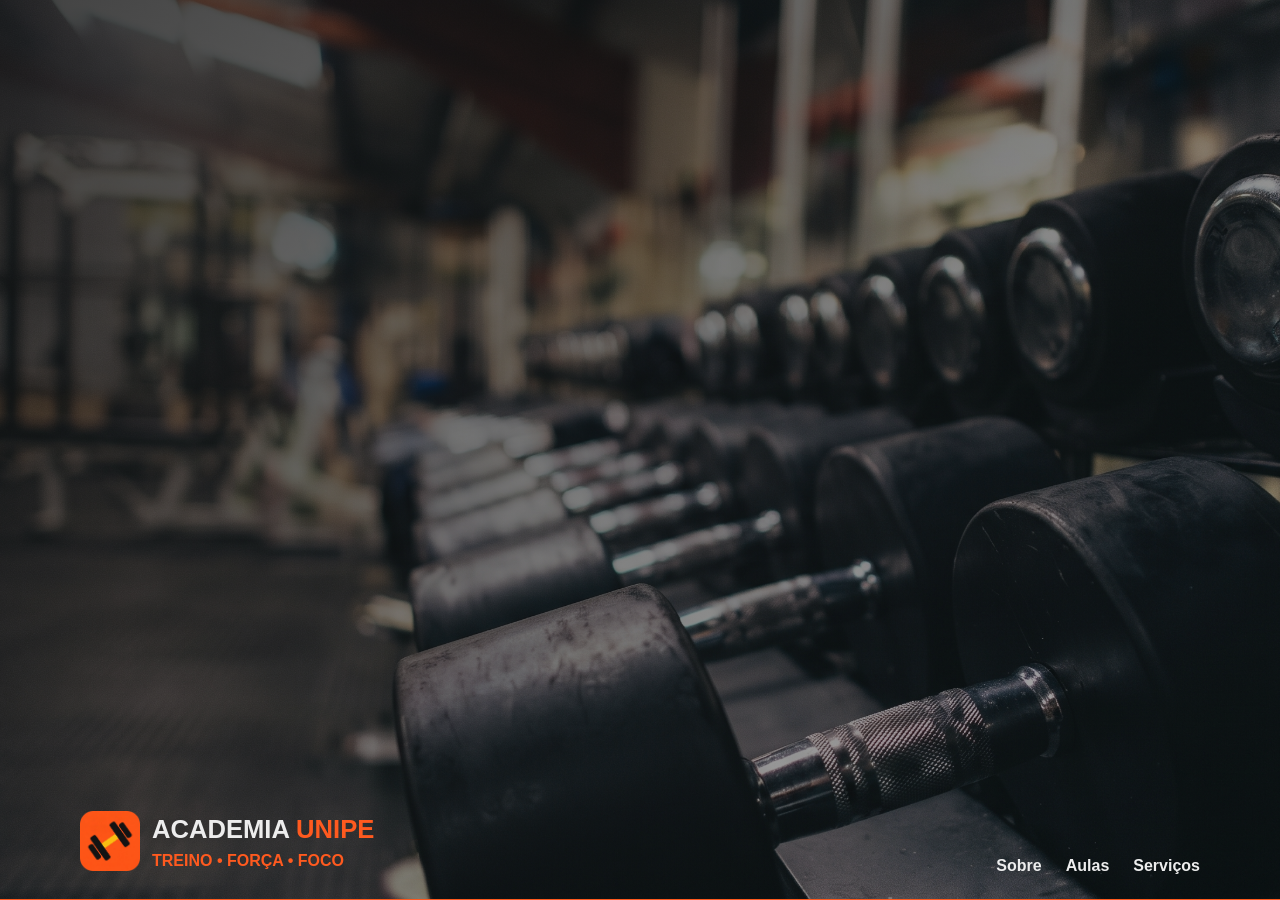
==== index.html @ 91f91f25 "Add index.html with redirect to home.html" ====
<!DOCTYPE html>
<html lang="pt-br">
  <head>
    <meta charset="UTF-8">
    <meta http-equiv="refresh" content="0; url=home/home.html">
    <title>Academia Unipe</title>
  </head>
  <body>
  </body>
</html>
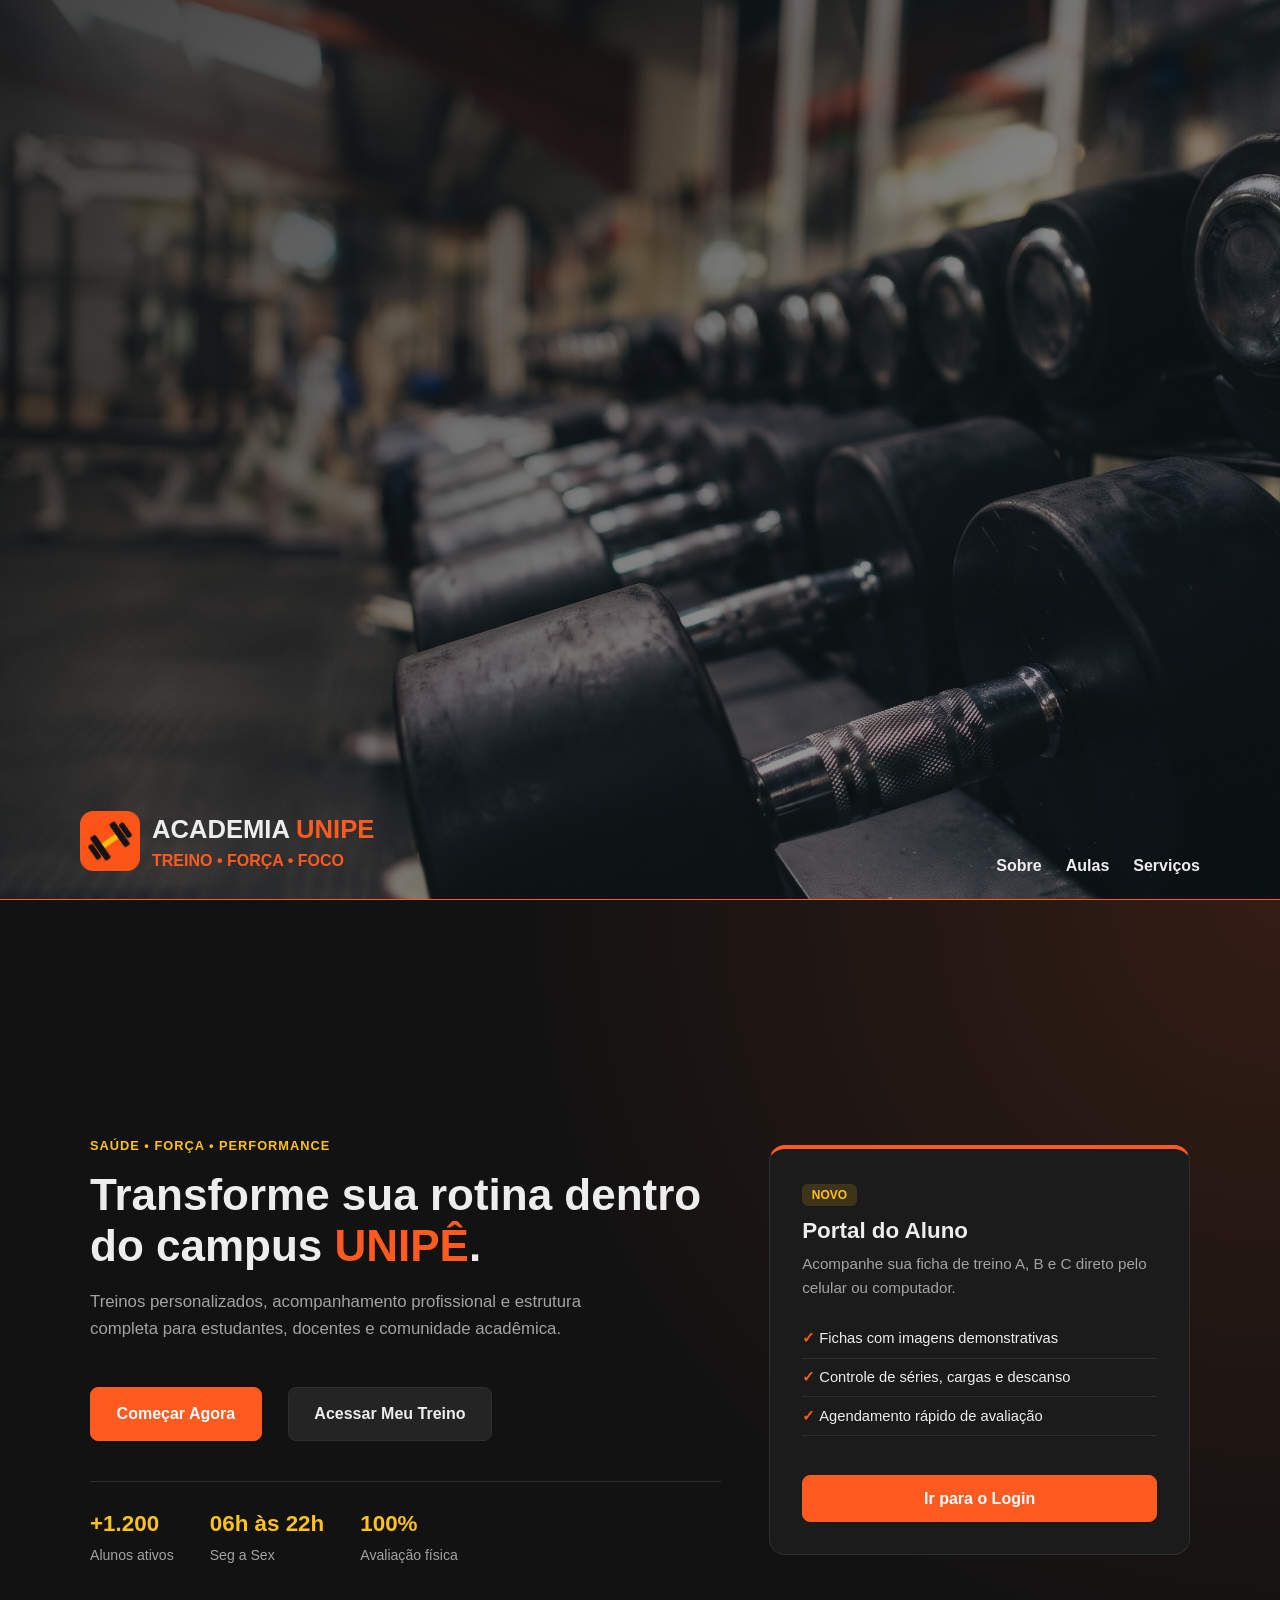
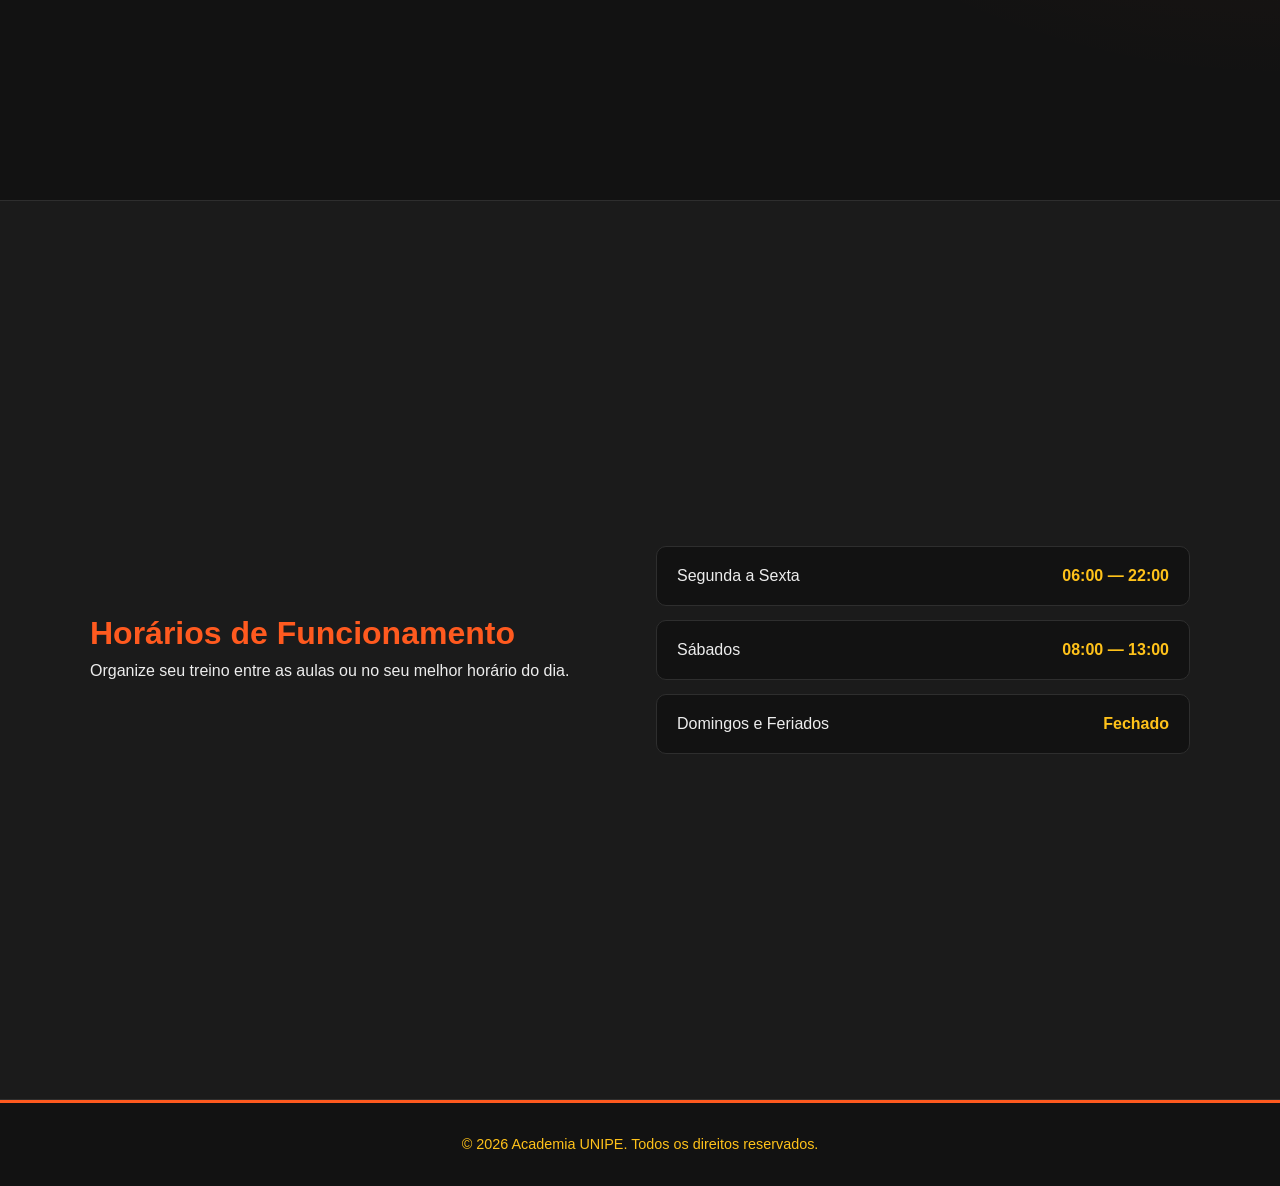
==== commit 7a185649: "Update redirection method in index.htmlup Replaced meta refresh with JavaScript redirect and added a" ====
--- a/index.html
+++ b/index.html
@@ -2,9 +2,12 @@
 <html lang="pt-br">
   <head>
     <meta charset="UTF-8">
-    <meta http-equiv="refresh" content="0; url=home/home.html">
     <title>Academia Unipe</title>
+    <script>
+      window.location.replace('home/home.html');
+    </script>
   </head>
   <body>
+    <p>Redirecionando para <a href="home/home.html">Academia Unipe</a>...</p>
   </body>
 </html>
